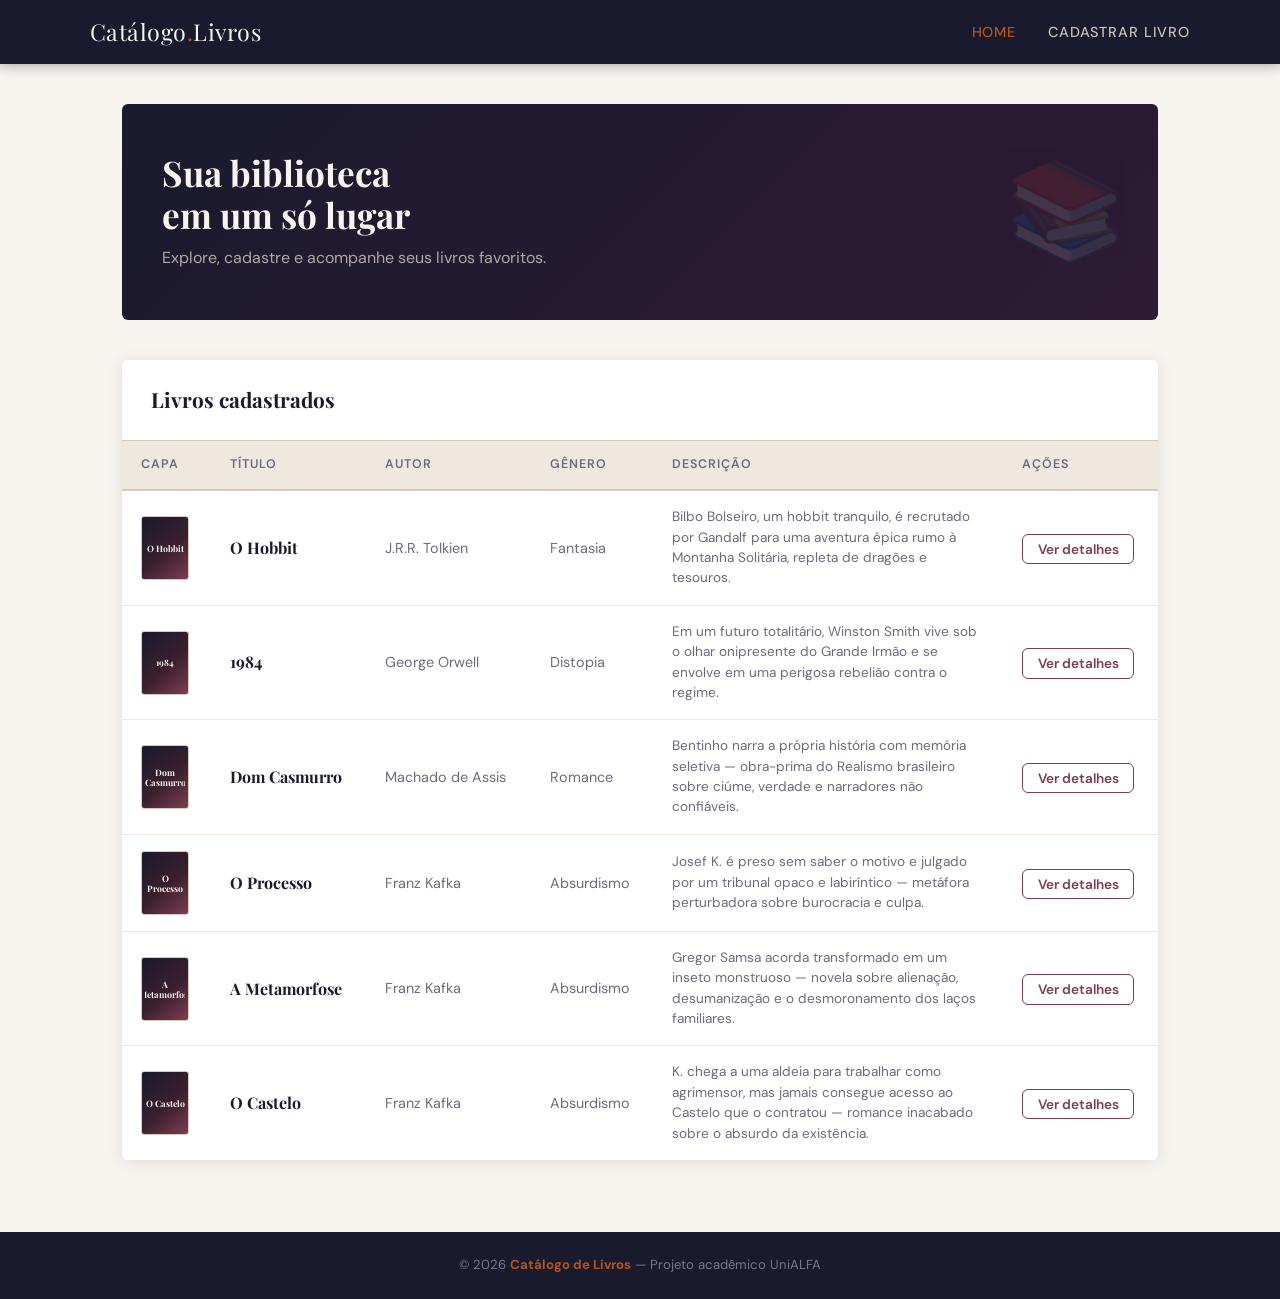
==== index.html @ 2154caf5 "Add files via upload" ====
<!DOCTYPE html>
<html lang="pt-BR">
<head>
  <meta charset="UTF-8">
  <meta name="viewport" content="width=device-width, initial-scale=1.0">
  <meta name="description" content="Catálogo de Livros — explore e gerencie sua coleção de livros favoritos.">
  <title>Catálogo de Livros — Home</title>
  <link rel="stylesheet" href="style.css">
</head>
<body>

  <header>
    <div class="header-inner">
      <span class="logo">Catálogo<span>.</span>Livros</span>
      <nav aria-label="Navegação principal">
        <ul>
          <li><a href="index.html" class="ativo">Home</a></li>
          <li><a href="cadastrar.html">Cadastrar livro</a></li>
        </ul>
      </nav>
    </div>
  </header>

  <main>

    <section class="secao-hero" aria-label="Bem-vindo ao catálogo">
      <h1>Sua biblioteca<br>em um só lugar</h1>
      <p>Explore, cadastre e acompanhe seus livros favoritos.</p>
    </section>

    <section class="secao-lista" aria-label="Lista de livros cadastrados">
      <h2>Livros cadastrados</h2>

      <table aria-label="Tabela de livros cadastrados">
        <thead>
          <tr>
            <th scope="col">Capa</th>
            <th scope="col">Título</th>
            <th scope="col">Autor</th>
            <th scope="col">Gênero</th>
            <th scope="col">Descrição</th>
            <th scope="col">Ações</th>
          </tr>
        </thead>
        <tbody>

          <tr>
            <td><img src="hobbit.png" alt="O Hobbit" class="capa-miniatura"></td>
            <td><span class="titulo-livro">O Hobbit</span></td>
            <td class="autor-livro">J.R.R. Tolkien</td>
            <td class="autor-livro">Fantasia</td>
            <td class="descricao-resumo">
              Bilbo Bolseiro, um hobbit tranquilo, é recrutado por Gandalf para uma aventura
              épica rumo à Montanha Solitária, repleta de dragões e tesouros.
            </td>
            <td><a href="detalhe-hobbit.html" class="link-detalhe" aria-label="Ver detalhes de O Hobbit">Ver detalhes</a></td>
          </tr>

          <tr>
            <td><img src="https://covers.openlibrary.org/b/isbn/9780451524935-L.jpg?default=false" alt="1984" class="capa-miniatura"></td>
            <td><span class="titulo-livro">1984</span></td>
            <td class="autor-livro">George Orwell</td>
            <td class="autor-livro">Distopia</td>
            <td class="descricao-resumo">
              Em um futuro totalitário, Winston Smith vive sob o olhar onipresente do Grande
              Irmão e se envolve em uma perigosa rebelião contra o regime.
            </td>
            <td><a href="detalhe-1984.html" class="link-detalhe" aria-label="Ver detalhes de 1984">Ver detalhes</a></td>
          </tr>

          <tr>
            <td><img src="https://covers.openlibrary.org/b/isbn/9788535914849-L.jpg?default=false" alt="Dom Casmurro" class="capa-miniatura"></td>
            <td><span class="titulo-livro">Dom Casmurro</span></td>
            <td class="autor-livro">Machado de Assis</td>
            <td class="autor-livro">Romance</td>
            <td class="descricao-resumo">
              Bentinho narra a própria história com memória seletiva — obra-prima do
              Realismo brasileiro sobre ciúme, verdade e narradores não confiáveis.
            </td>
            <td><a href="detalhe-dom-casmurro.html" class="link-detalhe" aria-label="Ver detalhes de Dom Casmurro">Ver detalhes</a></td>
          </tr>

          <tr>
            <td><img src="https://covers.openlibrary.org/b/isbn/9780805210408-L.jpg?default=false" alt="O Processo" class="capa-miniatura"></td>
            <td><span class="titulo-livro">O Processo</span></td>
            <td class="autor-livro">Franz Kafka</td>
            <td class="autor-livro">Absurdismo</td>
            <td class="descricao-resumo">
              Josef K. é preso sem saber o motivo e julgado por um tribunal opaco e labiríntico —
              metáfora perturbadora sobre burocracia e culpa.
            </td>
            <td><a href="detalhe-o-processo.html" class="link-detalhe" aria-label="Ver detalhes de O Processo">Ver detalhes</a></td>
          </tr>

          <tr>
            <td><img src="https://covers.openlibrary.org/b/isbn/9780553213690-L.jpg?default=false" alt="A Metamorfose" class="capa-miniatura"></td>
            <td><span class="titulo-livro">A Metamorfose</span></td>
            <td class="autor-livro">Franz Kafka</td>
            <td class="autor-livro">Absurdismo</td>
            <td class="descricao-resumo">
              Gregor Samsa acorda transformado em um inseto monstruoso — novela sobre
              alienação, desumanização e o desmoronamento dos laços familiares.
            </td>
            <td><a href="detalhe-metamorfose.html" class="link-detalhe" aria-label="Ver detalhes de A Metamorfose">Ver detalhes</a></td>
          </tr>

          <tr>
            <td><img src="https://covers.openlibrary.org/b/isbn/9780805211061-L.jpg?default=false" alt="O Castelo" class="capa-miniatura"></td>
            <td><span class="titulo-livro">O Castelo</span></td>
            <td class="autor-livro">Franz Kafka</td>
            <td class="autor-livro">Absurdismo</td>
            <td class="descricao-resumo">
              K. chega a uma aldeia para trabalhar como agrimensor, mas jamais consegue acesso
              ao Castelo que o contratou — romance inacabado sobre o absurdo da existência.
            </td>
            <td><a href="detalhe-o-castelo.html" class="link-detalhe" aria-label="Ver detalhes de O Castelo">Ver detalhes</a></td>
          </tr>

        </tbody>
      </table>
    </section>

  </main>

  <footer>
    <p>&copy; 2026 <strong>Catálogo de Livros</strong> — Projeto acadêmico UniALFA</p>
  </footer>

</body>
</html>
---- style.css ----
/* ===================================================
   CATÁLOGO DE LIVROS — style.css
   Tema: Editorial Literário
   =================================================== */

@import url('https://fonts.googleapis.com/css2?family=Playfair+Display:ital,wght@0,400;0,700;1,400&family=DM+Sans:wght@300;400;500;600&display=swap');

:root {
  --cor-fundo:       #f7f3ee;
  --cor-fundo-alt:   #eee8df;
  --cor-primaria:    #1a1a2e;
  --cor-secundaria:  #7c3d52;
  --cor-destaque:    #b5541e;
  --cor-texto:       #2c2c3a;
  --cor-texto-leve:  #6b6b80;
  --cor-borda:       #d4cbbe;
  --cor-branco:      #ffffff;
  --fonte-titulo:    'Playfair Display', Georgia, serif;
  --fonte-corpo:     'DM Sans', sans-serif;
  --raio:            6px;
  --sombra:          0 2px 16px rgba(26,26,46,.10);
  --sombra-hover:    0 6px 28px rgba(26,26,46,.16);
  --transicao:       0.25s ease;
}

*, *::before, *::after { box-sizing: border-box; margin: 0; padding: 0; }
html { scroll-behavior: smooth; }

body {
  font-family: var(--fonte-corpo);
  background-color: var(--cor-fundo);
  color: var(--cor-texto);
  font-size: 1rem;
  line-height: 1.7;
  min-height: 100vh;
  display: flex;
  flex-direction: column;
}

img { display: block; max-width: 100%; }

a {
  color: var(--cor-secundaria);
  text-decoration: none;
  transition: color var(--transicao);
}
a:hover { color: var(--cor-destaque); text-decoration: underline; }

/* ---------- HEADER / NAV ---------- */
header {
  background-color: var(--cor-primaria);
  padding: 0 2rem;
  position: sticky;
  top: 0;
  z-index: 100;
  box-shadow: 0 2px 12px rgba(0,0,0,.3);
}
header .header-inner {
  max-width: 1100px;
  margin: 0 auto;
  display: flex;
  align-items: center;
  justify-content: space-between;
  height: 64px;
}
header .logo {
  font-family: var(--fonte-titulo);
  font-size: 1.45rem;
  color: var(--cor-fundo);
  letter-spacing: 0.02em;
}
header .logo span { color: var(--cor-destaque); }

nav ul { list-style: none; display: flex; gap: 2rem; }
nav ul li a {
  color: #c8c0b4;
  font-size: 0.9rem;
  font-weight: 500;
  letter-spacing: 0.06em;
  text-transform: uppercase;
  transition: color var(--transicao);
  text-decoration: none;
}
nav ul li a:hover,
nav ul li a.ativo { color: var(--cor-destaque); }

/* ---------- MAIN ---------- */
main {
  flex: 1;
  max-width: 1100px;
  margin: 2.5rem auto;
  width: 100%;
  padding: 0 2rem;
}

/* ---------- HERO ---------- */
.secao-hero {
  background: linear-gradient(135deg, var(--cor-primaria) 0%, #2d1b34 100%);
  color: var(--cor-fundo);
  padding: 3rem 2.5rem;
  border-radius: var(--raio);
  margin-bottom: 2.5rem;
  position: relative;
  overflow: hidden;
}
.secao-hero::before {
  content: '📚';
  position: absolute;
  right: 2rem;
  top: 50%;
  transform: translateY(-50%);
  font-size: 6rem;
  opacity: 0.12;
}
.secao-hero h1 {
  font-family: var(--fonte-titulo);
  font-size: 2.2rem;
  line-height: 1.2;
  margin-bottom: 0.5rem;
}
.secao-hero p { color: #b0a8a0; font-size: 1rem; }

/* ---------- TABELA ---------- */
.secao-lista {
  background: var(--cor-branco);
  border-radius: var(--raio);
  box-shadow: var(--sombra);
  overflow: hidden;
  margin-bottom: 2rem;
}
.secao-lista h2 {
  font-family: var(--fonte-titulo);
  font-size: 1.3rem;
  padding: 1.4rem 1.8rem;
  border-bottom: 1px solid var(--cor-borda);
  color: var(--cor-primaria);
}

table { width: 100%; border-collapse: collapse; }
thead { background-color: var(--cor-fundo-alt); }
thead th {
  padding: 0.85rem 1.2rem;
  text-align: left;
  font-size: 0.78rem;
  font-weight: 600;
  letter-spacing: 0.08em;
  text-transform: uppercase;
  color: var(--cor-texto-leve);
  border-bottom: 2px solid var(--cor-borda);
}
tbody tr {
  border-bottom: 1px solid var(--cor-fundo-alt);
  transition: background-color var(--transicao);
}
tbody tr:last-child { border-bottom: none; }
tbody tr:hover { background-color: #faf7f3; }
tbody td { padding: 1rem 1.2rem; vertical-align: middle; }

/* Capa miniatura (na tabela) + fallback CSS-only via ::after.
   O ::after de <img> só renderiza quando a imagem falha em carregar. */
.capa-miniatura {
  width: 48px;
  height: 64px;
  object-fit: cover;
  border-radius: 3px;
  border: 1px solid var(--cor-borda);
  background-color: var(--cor-fundo-alt);
  position: relative;
  overflow: hidden;
  /* tipografia que aparece como fallback */
  font-family: var(--fonte-titulo);
  font-weight: 700;
  font-size: 0.55rem;
  color: transparent;
}
.capa-miniatura::after {
  content: attr(alt);
  position: absolute;
  inset: 0;
  display: flex;
  align-items: center;
  justify-content: center;
  text-align: center;
  padding: 4px 3px;
  line-height: 1.15;
  background: linear-gradient(140deg, #1a1a2e 0%, #3a1f2d 55%, #7c3d52 100%);
  color: #f7f3ee;
  font-family: var(--fonte-titulo);
  font-weight: 700;
  font-size: 0.55rem;
}

.titulo-livro {
  font-family: var(--fonte-titulo);
  font-weight: 700;
  color: var(--cor-primaria);
  font-size: 1rem;
}
.autor-livro { color: var(--cor-texto-leve); font-size: 0.9rem; }

.descricao-resumo {
  font-size: 0.85rem;
  color: var(--cor-texto-leve);
  line-height: 1.5;
  max-width: 340px;
}

.link-detalhe {
  font-size: 0.85rem;
  font-weight: 600;
  color: var(--cor-secundaria);
  text-decoration: none;
  padding: 0.35rem 0.9rem;
  border: 1.5px solid var(--cor-secundaria);
  border-radius: var(--raio);
  transition: background-color var(--transicao), color var(--transicao);
  white-space: nowrap;
}
.link-detalhe:hover {
  background-color: var(--cor-secundaria);
  color: var(--cor-branco);
  text-decoration: none;
}

/* ---------- FORMULÁRIO ---------- */
.secao-form {
  background: var(--cor-branco);
  border-radius: var(--raio);
  box-shadow: var(--sombra);
  padding: 2.5rem;
  max-width: 580px;
  margin: 0 auto;
}
.secao-form h1 {
  font-family: var(--fonte-titulo);
  font-size: 2rem;
  color: var(--cor-primaria);
  margin-bottom: 0.4rem;
}
.secao-form .subtitulo {
  color: var(--cor-texto-leve);
  font-size: 0.9rem;
  margin-bottom: 2rem;
  padding-bottom: 1.5rem;
  border-bottom: 1px solid var(--cor-borda);
}

.grupo-campo { margin-bottom: 1.5rem; }

label {
  display: block;
  font-size: 0.82rem;
  font-weight: 600;
  letter-spacing: 0.06em;
  text-transform: uppercase;
  color: var(--cor-texto-leve);
  margin-bottom: 0.5rem;
}

input[type="text"],
input[type="file"],
textarea {
  width: 100%;
  padding: 0.75rem 1rem;
  border: 1.5px solid var(--cor-borda);
  border-radius: var(--raio);
  font-family: var(--fonte-corpo);
  font-size: 0.95rem;
  color: var(--cor-texto);
  background-color: var(--cor-fundo);
  transition: border-color var(--transicao), box-shadow var(--transicao);
  outline: none;
}
input[type="text"]:focus,
textarea:focus {
  border-color: var(--cor-secundaria);
  box-shadow: 0 0 0 3px rgba(124,61,82,.12);
}
input[type="file"] { cursor: pointer; }
textarea { resize: vertical; min-height: 100px; }

.btn-principal {
  display: block;
  width: 100%;
  padding: 0.95rem;
  background-color: var(--cor-primaria);
  color: var(--cor-fundo);
  font-family: var(--fonte-corpo);
  font-size: 0.95rem;
  font-weight: 600;
  letter-spacing: 0.06em;
  text-transform: uppercase;
  border: none;
  border-radius: var(--raio);
  cursor: pointer;
  transition: background-color var(--transicao), transform var(--transicao), box-shadow var(--transicao);
  margin-top: 0.5rem;
}
.btn-principal:hover {
  background-color: var(--cor-secundaria);
  transform: translateY(-1px);
  box-shadow: var(--sombra-hover);
}
.btn-principal:active { transform: translateY(0); }

/* ---------- DETALHE ---------- */
.secao-detalhe {
  background: var(--cor-branco);
  border-radius: var(--raio);
  box-shadow: var(--sombra);
  overflow: hidden;
}
.detalhe-topo {
  background: linear-gradient(135deg, var(--cor-primaria), #3a1f2d);
  padding: 2rem 2.5rem;
  color: var(--cor-fundo);
}
.detalhe-topo .breadcrumb {
  font-size: 0.8rem;
  color: #8a8099;
  margin-bottom: 1.2rem;
}
.detalhe-topo .breadcrumb a { color: #8a8099; }
.detalhe-topo .breadcrumb a:hover { color: var(--cor-destaque); }

.detalhe-corpo {
  display: flex;
  gap: 2.5rem;
  padding: 2.5rem;
  align-items: flex-start;
}
.detalhe-capa { flex-shrink: 0; }

/* Capa grande no detalhe + mesmo truque CSS-only para fallback */
.detalhe-capa img {
  width: 160px;
  height: 220px;
  object-fit: cover;
  border-radius: var(--raio);
  box-shadow: 0 8px 24px rgba(0,0,0,.18);
  border: 3px solid var(--cor-branco);
  margin-top: -60px;
  position: relative;
  overflow: hidden;
  font-family: var(--fonte-titulo);
  font-weight: 700;
  font-size: 1.3rem;
  color: transparent;
  background-color: var(--cor-fundo-alt);
}
.detalhe-capa img::after {
  content: attr(alt);
  position: absolute;
  inset: 0;
  display: flex;
  align-items: center;
  justify-content: center;
  text-align: center;
  padding: 1.5rem 1rem;
  line-height: 1.15;
  background: linear-gradient(140deg, #1a1a2e 0%, #3a1f2d 55%, #7c3d52 100%);
  color: #f7f3ee;
  font-family: var(--fonte-titulo);
  font-weight: 700;
  font-size: 1.3rem;
}

.detalhe-info { flex: 1; }
.detalhe-info h1 {
  font-family: var(--fonte-titulo);
  font-size: 1.9rem;
  color: var(--cor-primaria);
  line-height: 1.2;
  margin-bottom: 0.3rem;
}
.detalhe-info .autor-tag {
  color: var(--cor-secundaria);
  font-weight: 600;
  font-size: 0.95rem;
  margin-bottom: 1.5rem;
}
.detalhe-info dl {
  display: grid;
  grid-template-columns: auto 1fr;
  gap: 0.6rem 1.2rem;
  margin-bottom: 1.5rem;
}
.detalhe-info dt {
  font-size: 0.78rem;
  font-weight: 600;
  letter-spacing: 0.06em;
  text-transform: uppercase;
  color: var(--cor-texto-leve);
  padding-top: 2px;
}
.detalhe-info dd { color: var(--cor-texto); }

.rotulo-temas {
  font-size: 0.78rem;
  font-weight: 600;
  letter-spacing: 0.06em;
  text-transform: uppercase;
  color: var(--cor-texto-leve);
  margin-bottom: 0.3rem;
}

.descricao-livro {
  background-color: var(--cor-fundo);
  border-left: 3px solid var(--cor-secundaria);
  padding: 1rem 1.2rem;
  border-radius: 0 var(--raio) var(--raio) 0;
  font-style: italic;
  color: var(--cor-texto-leve);
  font-size: 0.95rem;
  margin-bottom: 1.5rem;
  line-height: 1.75;
}

.btn-voltar {
  display: inline-flex;
  align-items: center;
  gap: 0.4rem;
  font-size: 0.85rem;
  font-weight: 600;
  color: var(--cor-secundaria);
  text-decoration: none;
  border: 1.5px solid var(--cor-secundaria);
  padding: 0.5rem 1.1rem;
  border-radius: var(--raio);
  transition: background-color var(--transicao), color var(--transicao);
}
.btn-voltar:hover {
  background-color: var(--cor-secundaria);
  color: var(--cor-branco);
  text-decoration: none;
}

.generos-lista {
  list-style: disc;
  padding-left: 1.4rem;
  margin: 0.5rem 0 1.2rem;
  color: var(--cor-texto);
}
.generos-lista li { margin-bottom: 0.2rem; font-size: 0.9rem; }

/* ---------- FOOTER ---------- */
footer {
  background-color: var(--cor-primaria);
  color: #7a7490;
  text-align: center;
  padding: 1.4rem 2rem;
  font-size: 0.82rem;
  margin-top: auto;
}
footer strong { color: var(--cor-destaque); }

/* ---------- RESPONSIVO ---------- */
@media (max-width: 800px) {
  header { padding: 0 1rem; }
  header .logo { font-size: 1.1rem; }
  nav ul { gap: 1rem; }
  nav ul li a { font-size: 0.78rem; }

  main { padding: 0 1rem; margin: 1.5rem auto; }

  .secao-hero { padding: 2rem 1.5rem; }
  .secao-hero h1 { font-size: 1.5rem; }
  .secao-hero::before { display: none; }

  /* esconde colunas de capa e descrição em telas pequenas */
  table thead th:first-child,
  table tbody td:first-child,
  table thead th:nth-child(5),
  table tbody td:nth-child(5) { display: none; }

  .secao-form { padding: 1.5rem; }

  .detalhe-corpo {
    flex-direction: column;
    padding: 1.5rem;
    gap: 1.5rem;
  }
  .detalhe-capa img {
    margin-top: -40px;
    width: 120px;
    height: 165px;
    font-size: 1rem;
  }
  .detalhe-capa img::after { font-size: 1rem; padding: 1rem; }
  .detalhe-info h1 { font-size: 1.4rem; }
}
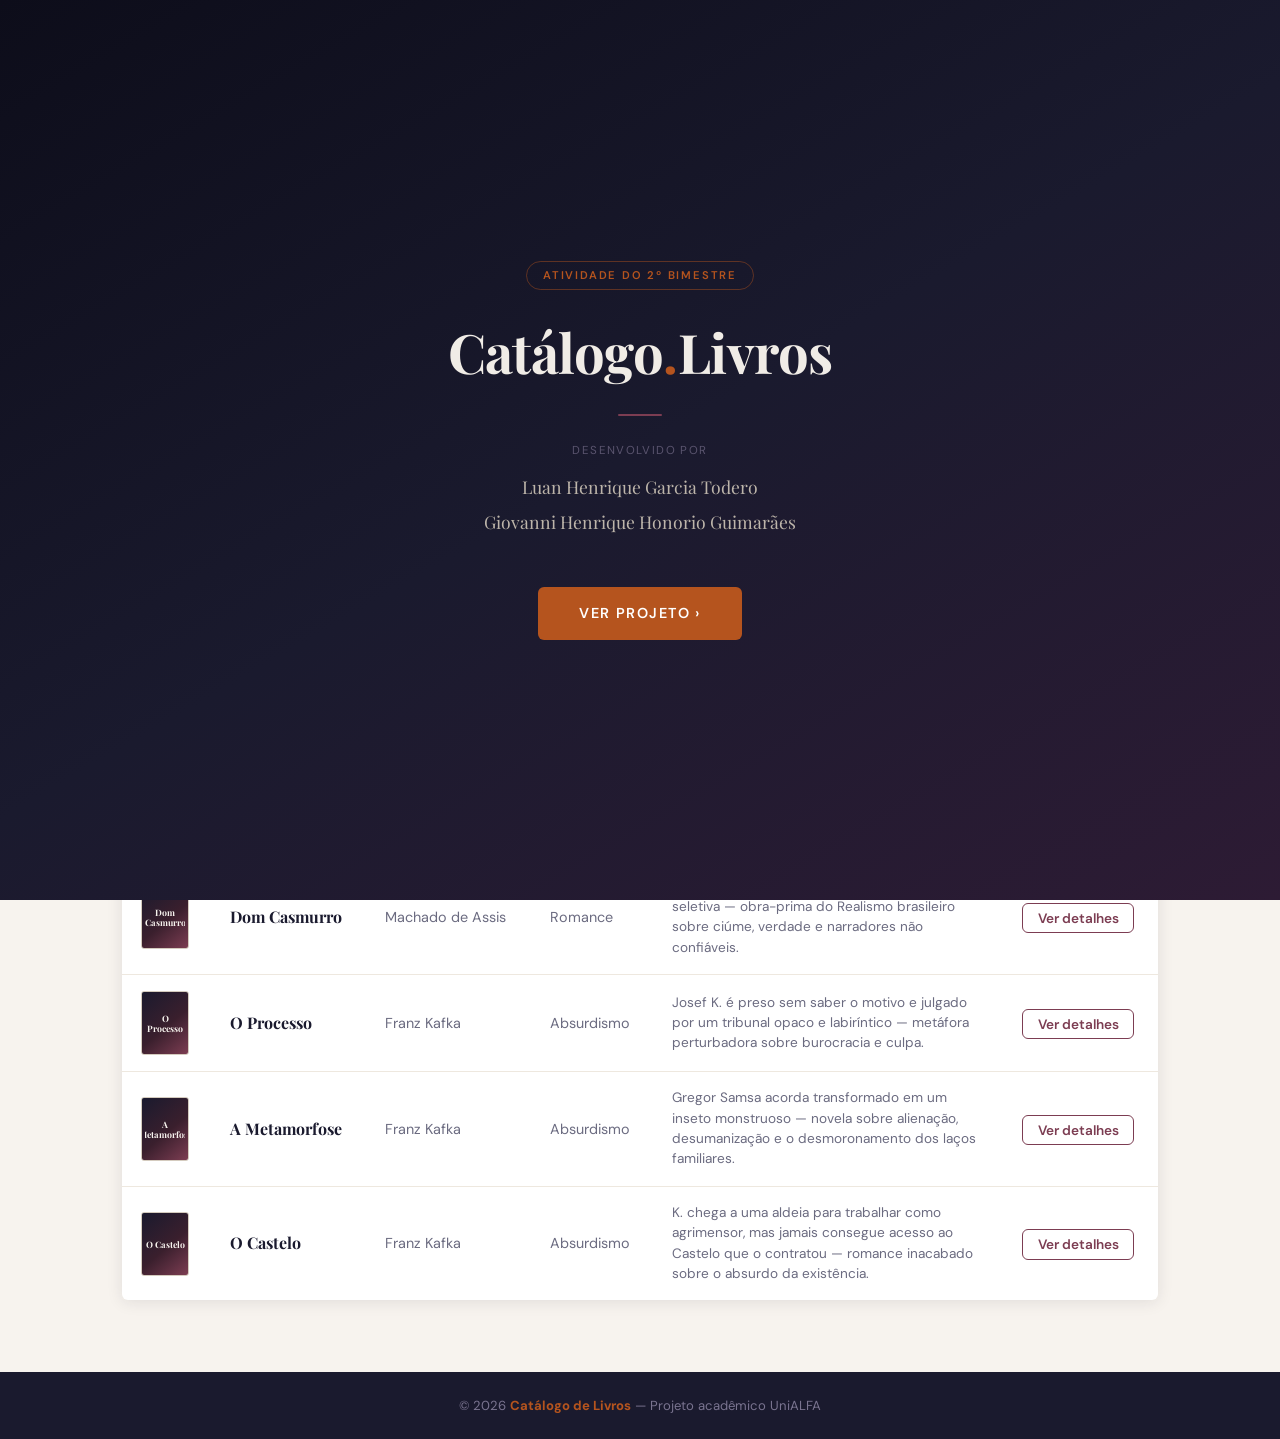
==== commit d7db72e3: "feat" ====
--- a/index.html
+++ b/index.html
@@ -4,10 +4,29 @@
   <meta charset="UTF-8">
   <meta name="viewport" content="width=device-width, initial-scale=1.0">
   <meta name="description" content="Catálogo de Livros — explore e gerencie sua coleção de livros favoritos.">
+  <link rel="shortcut icon" href="e-books.png" type="image/x-icon">
   <title>Catálogo de Livros — Home</title>
-  <link rel="stylesheet" href="style.css">
+  <link rel="stylesheet" href="css/style.css">
 </head>
 <body>
+
+  <a id="ver" aria-hidden="true" tabindex="-1"></a>
+
+  <div class="intro-overlay" role="dialog" aria-modal="true" aria-label="Apresentação do projeto">
+    <div class="intro-conteudo">
+      <span class="intro-badge">Atividade do 2º Bimestre</span>
+      <h1 class="intro-titulo">Catálogo<span>.</span>Livros</h1>
+      <div class="intro-divider" aria-hidden="true"></div>
+      <p class="intro-autores-label">Desenvolvido por</p>
+      <ul class="intro-nomes">
+        <li>Luan Henrique Garcia Todero</li>
+        <li>Giovanni Henrique Honorio Guimarães</li>
+      </ul>
+      <a href="#ver" class="btn-intro" aria-label="Acessar o catálogo de livros">
+        Ver projeto &rsaquo;
+      </a>
+    </div>
+  </div>
 
   <header>
     <div class="header-inner">
@@ -15,17 +34,33 @@
       <nav aria-label="Navegação principal">
         <ul>
           <li><a href="index.html" class="ativo">Home</a></li>
-          <li><a href="cadastrar.html">Cadastrar livro</a></li>
+          <li><a href="html/cadastrar.html">Cadastrar livro</a></li>
         </ul>
       </nav>
     </div>
   </header>
 
   <main>
+    <input type="radio" name="filtro" id="filtro-todos" class="filtro-radio" checked>
+    <input type="radio" name="filtro" id="filtro-absurdismo" class="filtro-radio">
+    <input type="radio" name="filtro" id="filtro-fantasia" class="filtro-radio">
+    <input type="radio" name="filtro" id="filtro-distopia" class="filtro-radio">
+    <input type="radio" name="filtro" id="filtro-romance" class="filtro-radio">
 
     <section class="secao-hero" aria-label="Bem-vindo ao catálogo">
       <h1>Sua biblioteca<br>em um só lugar</h1>
       <p>Explore, cadastre e acompanhe seus livros favoritos.</p>
+    </section>
+
+    <section class="secao-generos" aria-label="Gêneros disponíveis no acervo">
+      <h2>Gêneros do acervo</h2>
+      <ol class="lista-generos">
+        <li class="item-todos"><label for="filtro-todos"><span class="genero-nome">Todos</span> <span class="genero-contagem">6 títulos</span></label></li>
+        <li><label for="filtro-absurdismo"><span class="genero-nome">Absurdismo</span> <span class="genero-contagem">3 títulos</span></label></li>
+        <li><label for="filtro-fantasia"><span class="genero-nome">Fantasia</span> <span class="genero-contagem">1 título</span></label></li>
+        <li><label for="filtro-distopia"><span class="genero-nome">Distopia</span> <span class="genero-contagem">1 título</span></label></li>
+        <li><label for="filtro-romance"><span class="genero-nome">Romance</span> <span class="genero-contagem">1 título</span></label></li>
+      </ol>
     </section>
 
     <section class="secao-lista" aria-label="Lista de livros cadastrados">
@@ -44,76 +79,76 @@
         </thead>
         <tbody>
 
-          <tr>
-            <td><img src="hobbit.png" alt="O Hobbit" class="capa-miniatura"></td>
-            <td><span class="titulo-livro">O Hobbit</span></td>
-            <td class="autor-livro">J.R.R. Tolkien</td>
-            <td class="autor-livro">Fantasia</td>
-            <td class="descricao-resumo">
+          <tr class="genero-fantasia">
+            <td data-label="Capa"><img src="https://m.media-amazon.com/images/I/91M9xPIf10L.jpg" alt="O Hobbit" class="capa-miniatura"></td>
+            <td data-label="Título"><span class="titulo-livro">O Hobbit</span></td>
+            <td data-label="Autor" class="autor-livro">J.R.R. Tolkien</td>
+            <td data-label="Gênero" class="autor-livro">Fantasia</td>
+            <td data-label="Descrição" class="descricao-resumo">
               Bilbo Bolseiro, um hobbit tranquilo, é recrutado por Gandalf para uma aventura
               épica rumo à Montanha Solitária, repleta de dragões e tesouros.
             </td>
-            <td><a href="detalhe-hobbit.html" class="link-detalhe" aria-label="Ver detalhes de O Hobbit">Ver detalhes</a></td>
+            <td data-label="Detalhes"><a href="html/detalhe-hobbit.html" class="link-detalhe" aria-label="Ver detalhes de O Hobbit">Ver detalhes</a></td>
           </tr>
 
-          <tr>
-            <td><img src="https://covers.openlibrary.org/b/isbn/9780451524935-L.jpg?default=false" alt="1984" class="capa-miniatura"></td>
-            <td><span class="titulo-livro">1984</span></td>
-            <td class="autor-livro">George Orwell</td>
-            <td class="autor-livro">Distopia</td>
-            <td class="descricao-resumo">
+          <tr class="genero-distopia">
+            <td data-label="Capa"><img src="https://covers.openlibrary.org/b/isbn/9780451524935-L.jpg?default=false" alt="1984" class="capa-miniatura"></td>
+            <td data-label="Título"><span class="titulo-livro">1984</span></td>
+            <td data-label="Autor" class="autor-livro">George Orwell</td>
+            <td data-label="Gênero" class="autor-livro">Distopia</td>
+            <td data-label="Descrição" class="descricao-resumo">
               Em um futuro totalitário, Winston Smith vive sob o olhar onipresente do Grande
               Irmão e se envolve em uma perigosa rebelião contra o regime.
             </td>
-            <td><a href="detalhe-1984.html" class="link-detalhe" aria-label="Ver detalhes de 1984">Ver detalhes</a></td>
+            <td data-label="Detalhes"><a href="html/detalhe-1984.html" class="link-detalhe" aria-label="Ver detalhes de 1984">Ver detalhes</a></td>
           </tr>
 
-          <tr>
-            <td><img src="https://covers.openlibrary.org/b/isbn/9788535914849-L.jpg?default=false" alt="Dom Casmurro" class="capa-miniatura"></td>
-            <td><span class="titulo-livro">Dom Casmurro</span></td>
-            <td class="autor-livro">Machado de Assis</td>
-            <td class="autor-livro">Romance</td>
-            <td class="descricao-resumo">
+          <tr class="genero-romance">
+            <td data-label="Capa"><img src="https://covers.openlibrary.org/b/isbn/9788535914849-L.jpg?default=false" alt="Dom Casmurro" class="capa-miniatura"></td>
+            <td data-label="Título"><span class="titulo-livro">Dom Casmurro</span></td>
+            <td data-label="Autor" class="autor-livro">Machado de Assis</td>
+            <td data-label="Gênero" class="autor-livro">Romance</td>
+            <td data-label="Descrição" class="descricao-resumo">
               Bentinho narra a própria história com memória seletiva — obra-prima do
               Realismo brasileiro sobre ciúme, verdade e narradores não confiáveis.
             </td>
-            <td><a href="detalhe-dom-casmurro.html" class="link-detalhe" aria-label="Ver detalhes de Dom Casmurro">Ver detalhes</a></td>
+            <td data-label="Detalhes"><a href="html/detalhe-dom-casmurro.html" class="link-detalhe" aria-label="Ver detalhes de Dom Casmurro">Ver detalhes</a></td>
           </tr>
 
-          <tr>
-            <td><img src="https://covers.openlibrary.org/b/isbn/9780805210408-L.jpg?default=false" alt="O Processo" class="capa-miniatura"></td>
-            <td><span class="titulo-livro">O Processo</span></td>
-            <td class="autor-livro">Franz Kafka</td>
-            <td class="autor-livro">Absurdismo</td>
-            <td class="descricao-resumo">
+          <tr class="genero-absurdismo">
+            <td data-label="Capa"><img src="https://covers.openlibrary.org/b/isbn/9780805210408-L.jpg?default=false" alt="O Processo" class="capa-miniatura"></td>
+            <td data-label="Título"><span class="titulo-livro">O Processo</span></td>
+            <td data-label="Autor" class="autor-livro">Franz Kafka</td>
+            <td data-label="Gênero" class="autor-livro">Absurdismo</td>
+            <td data-label="Descrição" class="descricao-resumo">
               Josef K. é preso sem saber o motivo e julgado por um tribunal opaco e labiríntico —
               metáfora perturbadora sobre burocracia e culpa.
             </td>
-            <td><a href="detalhe-o-processo.html" class="link-detalhe" aria-label="Ver detalhes de O Processo">Ver detalhes</a></td>
+            <td data-label="Detalhes"><a href="html/detalhe-o-processo.html" class="link-detalhe" aria-label="Ver detalhes de O Processo">Ver detalhes</a></td>
           </tr>
 
-          <tr>
-            <td><img src="https://covers.openlibrary.org/b/isbn/9780553213690-L.jpg?default=false" alt="A Metamorfose" class="capa-miniatura"></td>
-            <td><span class="titulo-livro">A Metamorfose</span></td>
-            <td class="autor-livro">Franz Kafka</td>
-            <td class="autor-livro">Absurdismo</td>
-            <td class="descricao-resumo">
+          <tr class="genero-absurdismo">
+            <td data-label="Capa"><img src="https://covers.openlibrary.org/b/isbn/9780553213690-L.jpg?default=false" alt="A Metamorfose" class="capa-miniatura"></td>
+            <td data-label="Título"><span class="titulo-livro">A Metamorfose</span></td>
+            <td data-label="Autor" class="autor-livro">Franz Kafka</td>
+            <td data-label="Gênero" class="autor-livro">Absurdismo</td>
+            <td data-label="Descrição" class="descricao-resumo">
               Gregor Samsa acorda transformado em um inseto monstruoso — novela sobre
               alienação, desumanização e o desmoronamento dos laços familiares.
             </td>
-            <td><a href="detalhe-metamorfose.html" class="link-detalhe" aria-label="Ver detalhes de A Metamorfose">Ver detalhes</a></td>
+            <td data-label="Detalhes"><a href="html/detalhe-metamorfose.html" class="link-detalhe" aria-label="Ver detalhes de A Metamorfose">Ver detalhes</a></td>
           </tr>
 
-          <tr>
-            <td><img src="https://covers.openlibrary.org/b/isbn/9780805211061-L.jpg?default=false" alt="O Castelo" class="capa-miniatura"></td>
-            <td><span class="titulo-livro">O Castelo</span></td>
-            <td class="autor-livro">Franz Kafka</td>
-            <td class="autor-livro">Absurdismo</td>
-            <td class="descricao-resumo">
+          <tr class="genero-absurdismo">
+            <td data-label="Capa"><img src="https://covers.openlibrary.org/b/isbn/9780805211061-L.jpg?default=false" alt="O Castelo" class="capa-miniatura"></td>
+            <td data-label="Título"><span class="titulo-livro">O Castelo</span></td>
+            <td data-label="Autor" class="autor-livro">Franz Kafka</td>
+            <td data-label="Gênero" class="autor-livro">Absurdismo</td>
+            <td data-label="Descrição" class="descricao-resumo">
               K. chega a uma aldeia para trabalhar como agrimensor, mas jamais consegue acesso
               ao Castelo que o contratou — romance inacabado sobre o absurdo da existência.
             </td>
-            <td><a href="detalhe-o-castelo.html" class="link-detalhe" aria-label="Ver detalhes de O Castelo">Ver detalhes</a></td>
+            <td data-label="Detalhes"><a href="html/detalhe-o-castelo.html" class="link-detalhe" aria-label="Ver detalhes de O Castelo">Ver detalhes</a></td>
           </tr>
 
         </tbody>
--- a/css/style.css
+++ b/css/style.css
@@ -0,0 +1,748 @@
+
+
+@import url('https://fonts.googleapis.com/css2?family=Playfair+Display:ital,wght@0,400;0,700;1,400&family=DM+Sans:wght@300;400;500;600&display=swap');
+
+:root {
+  --cor-fundo:       #f7f3ee;
+  --cor-fundo-alt:   #eee8df;
+  --cor-primaria:    #1a1a2e;
+  --cor-secundaria:  #7c3d52;
+  --cor-destaque:    #b5541e;
+  --cor-texto:       #2c2c3a;
+  --cor-texto-leve:  #6b6b80;
+  --cor-borda:       #d4cbbe;
+  --cor-branco:      #ffffff;
+  --fonte-titulo:    'Playfair Display', Georgia, serif;
+  --fonte-corpo:     'DM Sans', sans-serif;
+  --raio:            6px;
+  --sombra:          0 2px 16px rgba(26,26,46,.10);
+  --sombra-hover:    0 6px 28px rgba(26,26,46,.16);
+  --transicao:       0.25s ease;
+}
+
+*, *::before, *::after { box-sizing: border-box; margin: 0; padding: 0; }
+html { scroll-behavior: smooth; }
+
+body {
+  font-family: var(--fonte-corpo);
+  background-color: var(--cor-fundo);
+  color: var(--cor-texto);
+  font-size: 1rem;
+  line-height: 1.7;
+  min-height: 100vh;
+  display: flex;
+  flex-direction: column;
+}
+
+img { display: block; max-width: 100%; }
+
+a {
+  color: var(--cor-secundaria);
+  text-decoration: none;
+  transition: color var(--transicao);
+}
+a:hover { color: var(--cor-destaque); text-decoration: underline; }
+
+/* ---------- INTRO ---------- */
+#ver {
+  position: fixed;
+  top: 0; left: 0;
+  width: 0; height: 0;
+  overflow: hidden;
+  pointer-events: none;
+}
+
+.intro-overlay {
+  position: fixed;
+  inset: 0;
+  z-index: 9999;
+  background: linear-gradient(150deg, #0d0d1a 0%, #1a1a2e 50%, #2d1b34 100%);
+  display: flex;
+  align-items: center;
+  justify-content: center;
+  padding: 2rem;
+}
+
+.intro-conteudo {
+  text-align: center;
+  max-width: 540px;
+  animation: intro-entrar 1s ease-out forwards;
+}
+
+@keyframes intro-entrar {
+  from { opacity: 0; transform: translateY(32px); }
+  to   { opacity: 1; transform: translateY(0); }
+}
+
+.intro-badge {
+  display: inline-block;
+  font-size: 0.7rem;
+  font-weight: 600;
+  letter-spacing: 0.16em;
+  text-transform: uppercase;
+  color: var(--cor-destaque);
+  border: 1px solid rgba(181,84,30,.45);
+  border-radius: 999px;
+  padding: 0.25rem 1rem;
+  margin-bottom: 2rem;
+}
+
+.intro-titulo {
+  font-family: var(--fonte-titulo);
+  font-size: 3.4rem;
+  line-height: 1.1;
+  color: #f0ece6;
+  margin-bottom: 2rem;
+  letter-spacing: -0.01em;
+}
+.intro-titulo span { color: var(--cor-destaque); }
+
+.intro-divider {
+  width: 44px;
+  height: 2px;
+  background: var(--cor-secundaria);
+  margin: 0 auto 1.6rem;
+  border-radius: 1px;
+}
+
+.intro-autores-label {
+  font-size: 0.72rem;
+  text-transform: uppercase;
+  letter-spacing: 0.12em;
+  color: #5a546e;
+  margin-bottom: 0.6rem;
+}
+
+.intro-nomes {
+  list-style: none;
+  margin-bottom: 3rem;
+  padding: 0;
+}
+.intro-nomes li {
+  font-family: var(--fonte-titulo);
+  font-size: 1.1rem;
+  color: #bdb5aa;
+  line-height: 1.95;
+}
+
+.btn-intro {
+  display: inline-flex;
+  align-items: center;
+  gap: 0.5rem;
+  padding: 0.9rem 2.6rem;
+  background-color: var(--cor-destaque);
+  color: #fff;
+  font-family: var(--fonte-corpo);
+  font-size: 0.9rem;
+  font-weight: 600;
+  letter-spacing: 0.1em;
+  text-transform: uppercase;
+  text-decoration: none;
+  border-radius: var(--raio);
+  transition: background-color var(--transicao), transform var(--transicao), box-shadow var(--transicao);
+}
+.btn-intro:hover {
+  background-color: #c8621f;
+  transform: translateY(-2px);
+  box-shadow: 0 8px 28px rgba(181,84,30,.45);
+  text-decoration: none;
+  color: #fff;
+}
+
+/* Saída: cortina sobe revelando o site */
+#ver:target ~ .intro-overlay {
+  animation: intro-sair 0.8s cubic-bezier(.4,0,.2,1) forwards;
+  pointer-events: none;
+}
+
+@keyframes intro-sair {
+  0%   { transform: translateY(0);       opacity: 1; }
+  100% { transform: translateY(-100vh);  opacity: 0; }
+}
+
+/* ---------- HEADER / NAV ---------- */
+header {
+  background-color: var(--cor-primaria);
+  padding: 0 2rem;
+  position: sticky;
+  top: 0;
+  z-index: 100;
+  box-shadow: 0 2px 12px rgba(0,0,0,.3);
+}
+header .header-inner {
+  max-width: 1100px;
+  margin: 0 auto;
+  display: flex;
+  align-items: center;
+  justify-content: space-between;
+  height: 64px;
+}
+header .logo {
+  font-family: var(--fonte-titulo);
+  font-size: 1.45rem;
+  color: var(--cor-fundo);
+  letter-spacing: 0.02em;
+}
+header .logo span { color: var(--cor-destaque); }
+
+nav ul { list-style: none; display: flex; gap: 2rem; }
+nav ul li a {
+  color: #c8c0b4;
+  font-size: 0.9rem;
+  font-weight: 500;
+  letter-spacing: 0.06em;
+  text-transform: uppercase;
+  transition: color var(--transicao);
+  text-decoration: none;
+}
+nav ul li a:hover,
+nav ul li a.ativo { color: var(--cor-destaque); }
+
+/* ---------- MAIN ---------- */
+main {
+  flex: 1;
+  max-width: 1100px;
+  margin: 2.5rem auto;
+  width: 100%;
+  padding: 0 2rem;
+}
+
+/* ---------- HERO ---------- */
+.secao-hero {
+  background: linear-gradient(135deg, var(--cor-primaria) 0%, #2d1b34 100%);
+  color: var(--cor-fundo);
+  padding: 3.5rem 3rem;
+  border-radius: var(--raio);
+  margin-bottom: 2.5rem;
+  position: relative;
+  overflow: hidden;
+}
+.secao-hero::before {
+  content: '📚';
+  position: absolute;
+  right: 2rem;
+  top: 50%;
+  transform: translateY(-50%);
+  font-size: 6rem;
+  opacity: 0.12;
+}
+.secao-hero h1 {
+  font-family: var(--fonte-titulo);
+  font-size: 2.6rem;
+  line-height: 1.2;
+  margin-bottom: 0.5rem;
+}
+.secao-hero p { color: #b0a8a0; font-size: 1rem; }
+
+/* ---------- TABELA ---------- */
+.secao-lista {
+  background: var(--cor-branco);
+  border-radius: var(--raio);
+  box-shadow: var(--sombra);
+  overflow: hidden;
+  margin-bottom: 2rem;
+}
+.secao-lista h2 {
+  font-family: var(--fonte-titulo);
+  font-size: 1.3rem;
+  padding: 1.4rem 1.8rem;
+  border-bottom: 1px solid var(--cor-borda);
+  color: var(--cor-primaria);
+}
+
+table { width: 100%; border-collapse: collapse; }
+thead { background-color: var(--cor-fundo-alt); }
+thead th {
+  padding: 0.85rem 1.2rem;
+  text-align: left;
+  font-size: 0.78rem;
+  font-weight: 600;
+  letter-spacing: 0.08em;
+  text-transform: uppercase;
+  color: var(--cor-texto-leve);
+  border-bottom: 2px solid var(--cor-borda);
+}
+tbody tr {
+  border-bottom: 1px solid var(--cor-fundo-alt);
+  transition: background-color var(--transicao);
+}
+tbody tr:last-child { border-bottom: none; }
+tbody tr:hover { background-color: #faf7f3; }
+tbody td { padding: 1rem 1.2rem; vertical-align: middle; }
+
+/* Capa miniatura (na tabela) + fallback CSS-only via ::after.
+   O ::after de <img> só renderiza quando a imagem falha em carregar. */
+.capa-miniatura {
+  width: 48px;
+  height: 64px;
+  object-fit: cover;
+  border-radius: 3px;
+  border: 1px solid var(--cor-borda);
+  background-color: var(--cor-fundo-alt);
+  position: relative;
+  overflow: hidden;
+  /* tipografia que aparece como fallback */
+  font-family: var(--fonte-titulo);
+  font-weight: 700;
+  font-size: 0.55rem;
+  color: transparent;
+}
+.capa-miniatura::after {
+  content: attr(alt);
+  position: absolute;
+  inset: 0;
+  display: flex;
+  align-items: center;
+  justify-content: center;
+  text-align: center;
+  padding: 4px 3px;
+  line-height: 1.15;
+  background: linear-gradient(140deg, #1a1a2e 0%, #3a1f2d 55%, #7c3d52 100%);
+  color: #f7f3ee;
+  font-family: var(--fonte-titulo);
+  font-weight: 700;
+  font-size: 0.55rem;
+}
+
+.titulo-livro {
+  font-family: var(--fonte-titulo);
+  font-weight: 700;
+  color: var(--cor-primaria);
+  font-size: 1rem;
+}
+.autor-livro { color: var(--cor-texto-leve); font-size: 0.9rem; }
+
+.descricao-resumo {
+  font-size: 0.85rem;
+  color: var(--cor-texto-leve);
+  line-height: 1.5;
+  max-width: 340px;
+}
+
+.link-detalhe {
+  font-size: 0.85rem;
+  font-weight: 600;
+  color: var(--cor-secundaria);
+  text-decoration: none;
+  padding: 0.35rem 0.9rem;
+  border: 1.5px solid var(--cor-secundaria);
+  border-radius: var(--raio);
+  transition: background-color var(--transicao), color var(--transicao);
+  white-space: nowrap;
+}
+.link-detalhe:hover {
+  background-color: var(--cor-secundaria);
+  color: var(--cor-branco);
+  text-decoration: none;
+}
+
+/* ---------- GÊNEROS DO ACERVO + FILTRO CSS-ONLY ---------- */
+.filtro-radio {
+  position: absolute;
+  opacity: 0;
+  pointer-events: none;
+  width: 0;
+  height: 0;
+}
+
+.secao-generos { margin-bottom: 2rem; }
+.secao-generos h2 {
+  font-family: var(--fonte-titulo);
+  font-size: 0.82rem;
+  font-weight: 600;
+  letter-spacing: 0.08em;
+  text-transform: uppercase;
+  color: var(--cor-texto-leve);
+  margin-bottom: 0.75rem;
+}
+.lista-generos {
+  list-style: none;
+  counter-reset: genero-counter;
+  display: flex;
+  flex-wrap: wrap;
+  gap: 0.5rem;
+  padding: 0;
+  margin: 0;
+}
+.lista-generos li { counter-increment: genero-counter; }
+.lista-generos .item-todos { counter-increment: none; }
+
+.lista-generos label {
+  display: inline-flex;
+  align-items: center;
+  gap: 0.55rem;
+  background: var(--cor-branco);
+  border: 1px solid var(--cor-borda);
+  border-radius: 999px;
+  padding: 0.3rem 0.85rem 0.3rem 0.35rem;
+  font-size: 0.85rem;
+  cursor: pointer;
+  user-select: none;
+  transition: background-color var(--transicao), border-color var(--transicao), box-shadow var(--transicao);
+}
+.lista-generos label:hover {
+  border-color: var(--cor-secundaria);
+  box-shadow: 0 2px 8px rgba(124,61,82,.1);
+}
+.lista-generos li:not(.item-todos) label::before {
+  content: counter(genero-counter);
+  background: var(--cor-secundaria);
+  color: var(--cor-branco);
+  min-width: 22px;
+  height: 22px;
+  border-radius: 50%;
+  display: inline-flex;
+  align-items: center;
+  justify-content: center;
+  font-size: 0.7rem;
+  font-weight: 700;
+  flex-shrink: 0;
+}
+.lista-generos .item-todos label { padding: 0.3rem 0.85rem; font-weight: 600; }
+
+.genero-nome { color: var(--cor-texto); font-weight: 500; }
+.genero-contagem { color: var(--cor-texto-leve); font-size: 0.78rem; margin-left: 0.1rem; }
+
+/* Badge ativo conforme radio checked */
+#filtro-todos:checked ~ .secao-generos label[for="filtro-todos"],
+#filtro-absurdismo:checked ~ .secao-generos label[for="filtro-absurdismo"],
+#filtro-fantasia:checked ~ .secao-generos label[for="filtro-fantasia"],
+#filtro-distopia:checked ~ .secao-generos label[for="filtro-distopia"],
+#filtro-romance:checked ~ .secao-generos label[for="filtro-romance"] {
+  background-color: var(--cor-secundaria);
+  border-color: var(--cor-secundaria);
+  box-shadow: 0 2px 8px rgba(124,61,82,.25);
+}
+#filtro-todos:checked ~ .secao-generos label[for="filtro-todos"] .genero-nome,
+#filtro-todos:checked ~ .secao-generos label[for="filtro-todos"] .genero-contagem,
+#filtro-absurdismo:checked ~ .secao-generos label[for="filtro-absurdismo"] .genero-nome,
+#filtro-absurdismo:checked ~ .secao-generos label[for="filtro-absurdismo"] .genero-contagem,
+#filtro-fantasia:checked ~ .secao-generos label[for="filtro-fantasia"] .genero-nome,
+#filtro-fantasia:checked ~ .secao-generos label[for="filtro-fantasia"] .genero-contagem,
+#filtro-distopia:checked ~ .secao-generos label[for="filtro-distopia"] .genero-nome,
+#filtro-distopia:checked ~ .secao-generos label[for="filtro-distopia"] .genero-contagem,
+#filtro-romance:checked ~ .secao-generos label[for="filtro-romance"] .genero-nome,
+#filtro-romance:checked ~ .secao-generos label[for="filtro-romance"] .genero-contagem { color: var(--cor-branco); }
+
+#filtro-absurdismo:checked ~ .secao-generos label[for="filtro-absurdismo"]::before,
+#filtro-fantasia:checked ~ .secao-generos label[for="filtro-fantasia"]::before,
+#filtro-distopia:checked ~ .secao-generos label[for="filtro-distopia"]::before,
+#filtro-romance:checked ~ .secao-generos label[for="filtro-romance"]::before { background: rgba(255,255,255,.25); }
+
+/* Filtro de linhas: esconde as que não pertencem ao gênero selecionado */
+#filtro-absurdismo:checked ~ .secao-lista .genero-fantasia,
+#filtro-absurdismo:checked ~ .secao-lista .genero-distopia,
+#filtro-absurdismo:checked ~ .secao-lista .genero-romance { display: none; }
+
+#filtro-fantasia:checked ~ .secao-lista .genero-absurdismo,
+#filtro-fantasia:checked ~ .secao-lista .genero-distopia,
+#filtro-fantasia:checked ~ .secao-lista .genero-romance { display: none; }
+
+#filtro-distopia:checked ~ .secao-lista .genero-absurdismo,
+#filtro-distopia:checked ~ .secao-lista .genero-fantasia,
+#filtro-distopia:checked ~ .secao-lista .genero-romance { display: none; }
+
+#filtro-romance:checked ~ .secao-lista .genero-absurdismo,
+#filtro-romance:checked ~ .secao-lista .genero-fantasia,
+#filtro-romance:checked ~ .secao-lista .genero-distopia { display: none; }
+
+/* ---------- FORMULÁRIO ---------- */
+.secao-form {
+  background: var(--cor-branco);
+  border-radius: var(--raio);
+  box-shadow: var(--sombra);
+  padding: 2.5rem;
+  max-width: 580px;
+  margin: 0 auto;
+}
+.secao-form h1 {
+  font-family: var(--fonte-titulo);
+  font-size: 2rem;
+  color: var(--cor-primaria);
+  margin-bottom: 0.4rem;
+}
+.secao-form .subtitulo {
+  color: var(--cor-texto-leve);
+  font-size: 0.9rem;
+  margin-bottom: 2rem;
+  padding-bottom: 1.5rem;
+  border-bottom: 1px solid var(--cor-borda);
+}
+
+.grupo-campo { margin-bottom: 1.5rem; }
+
+label {
+  display: block;
+  font-size: 0.82rem;
+  font-weight: 600;
+  letter-spacing: 0.06em;
+  text-transform: uppercase;
+  color: var(--cor-texto-leve);
+  margin-bottom: 0.5rem;
+}
+
+input[type="text"],
+input[type="file"],
+textarea {
+  width: 100%;
+  padding: 0.75rem 1rem;
+  border: 1.5px solid var(--cor-borda);
+  border-radius: var(--raio);
+  font-family: var(--fonte-corpo);
+  font-size: 0.95rem;
+  color: var(--cor-texto);
+  background-color: var(--cor-fundo);
+  transition: border-color var(--transicao), box-shadow var(--transicao);
+  outline: none;
+}
+input[type="text"]:focus,
+textarea:focus {
+  border-color: var(--cor-secundaria);
+  box-shadow: 0 0 0 3px rgba(124,61,82,.12);
+}
+input[type="file"] { cursor: pointer; }
+textarea { resize: vertical; min-height: 100px; }
+
+.btn-principal {
+  display: block;
+  width: 100%;
+  padding: 0.95rem;
+  background-color: var(--cor-primaria);
+  color: var(--cor-fundo);
+  font-family: var(--fonte-corpo);
+  font-size: 0.95rem;
+  font-weight: 600;
+  letter-spacing: 0.06em;
+  text-transform: uppercase;
+  border: none;
+  border-radius: var(--raio);
+  cursor: pointer;
+  transition: background-color var(--transicao), transform var(--transicao), box-shadow var(--transicao);
+  margin-top: 0.5rem;
+}
+.btn-principal:hover {
+  background-color: var(--cor-secundaria);
+  transform: translateY(-1px);
+  box-shadow: var(--sombra-hover);
+}
+.btn-principal:active { transform: translateY(0); }
+
+/* ---------- DETALHE ---------- */
+.secao-detalhe {
+  background: var(--cor-branco);
+  border-radius: var(--raio);
+  box-shadow: var(--sombra);
+  overflow: hidden;
+}
+.detalhe-topo {
+  background: linear-gradient(135deg, var(--cor-primaria), #3a1f2d);
+  padding: 2rem 2.5rem;
+  color: var(--cor-fundo);
+}
+.detalhe-topo .breadcrumb {
+  font-size: 0.8rem;
+  color: #8a8099;
+  margin-bottom: 1.2rem;
+}
+.detalhe-topo .breadcrumb a { color: #8a8099; }
+.detalhe-topo .breadcrumb a:hover { color: var(--cor-destaque); }
+
+.detalhe-corpo {
+  display: flex;
+  gap: 2.5rem;
+  padding: 2.5rem;
+  align-items: flex-start;
+}
+.detalhe-capa { flex-shrink: 0; }
+
+/* Capa grande no detalhe + mesmo truque CSS-only para fallback */
+.detalhe-capa img {
+  width: 160px;
+  height: 220px;
+  object-fit: cover;
+  border-radius: var(--raio);
+  box-shadow: 0 8px 24px rgba(0,0,0,.18);
+  border: 3px solid var(--cor-branco);
+  margin-top: -60px;
+  position: relative;
+  overflow: hidden;
+  font-family: var(--fonte-titulo);
+  font-weight: 700;
+  font-size: 1.3rem;
+  color: transparent;
+  background-color: var(--cor-fundo-alt);
+}
+.detalhe-capa img::after {
+  content: attr(alt);
+  position: absolute;
+  inset: 0;
+  display: flex;
+  align-items: center;
+  justify-content: center;
+  text-align: center;
+  padding: 1.5rem 1rem;
+  line-height: 1.15;
+  background: linear-gradient(140deg, #1a1a2e 0%, #3a1f2d 55%, #7c3d52 100%);
+  color: #f7f3ee;
+  font-family: var(--fonte-titulo);
+  font-weight: 700;
+  font-size: 1.3rem;
+}
+
+.detalhe-info { flex: 1; }
+.detalhe-info h1 {
+  font-family: var(--fonte-titulo);
+  font-size: 1.9rem;
+  color: var(--cor-primaria);
+  line-height: 1.2;
+  margin-bottom: 0.3rem;
+}
+.detalhe-info .autor-tag {
+  color: var(--cor-secundaria);
+  font-weight: 600;
+  font-size: 0.95rem;
+  margin-bottom: 1.5rem;
+}
+.detalhe-info dl {
+  display: grid;
+  grid-template-columns: auto 1fr;
+  gap: 0.6rem 1.2rem;
+  margin-bottom: 1.5rem;
+}
+.detalhe-info dt {
+  font-size: 0.78rem;
+  font-weight: 600;
+  letter-spacing: 0.06em;
+  text-transform: uppercase;
+  color: var(--cor-texto-leve);
+  padding-top: 2px;
+}
+.detalhe-info dd { color: var(--cor-texto); }
+
+.rotulo-temas {
+  font-size: 0.78rem;
+  font-weight: 600;
+  letter-spacing: 0.06em;
+  text-transform: uppercase;
+  color: var(--cor-texto-leve);
+  margin-bottom: 0.3rem;
+}
+
+.descricao-livro {
+  background-color: var(--cor-fundo);
+  border-left: 3px solid var(--cor-secundaria);
+  padding: 1rem 1.2rem;
+  border-radius: 0 var(--raio) var(--raio) 0;
+  font-style: italic;
+  color: var(--cor-texto-leve);
+  font-size: 0.95rem;
+  margin-bottom: 1.5rem;
+  line-height: 1.75;
+}
+
+.btn-voltar {
+  display: inline-flex;
+  align-items: center;
+  gap: 0.4rem;
+  font-size: 0.85rem;
+  font-weight: 600;
+  color: var(--cor-secundaria);
+  text-decoration: none;
+  border: 1.5px solid var(--cor-secundaria);
+  padding: 0.5rem 1.1rem;
+  border-radius: var(--raio);
+  transition: background-color var(--transicao), color var(--transicao);
+}
+.btn-voltar:hover {
+  background-color: var(--cor-secundaria);
+  color: var(--cor-branco);
+  text-decoration: none;
+}
+
+.generos-lista {
+  list-style: disc;
+  padding-left: 1.4rem;
+  margin: 0.5rem 0 1.2rem;
+  color: var(--cor-texto);
+}
+.generos-lista li { margin-bottom: 0.2rem; font-size: 0.9rem; }
+
+/* ---------- FOOTER ---------- */
+footer {
+  background-color: var(--cor-primaria);
+  color: #7a7490;
+  text-align: center;
+  padding: 1.4rem 2rem;
+  font-size: 0.82rem;
+  margin-top: auto;
+}
+footer strong { color: var(--cor-destaque); }
+
+/* ---------- RESPONSIVO ---------- */
+@media (max-width: 900px) {
+  header { padding: 0 1rem; }
+  header .logo { font-size: 1.15rem; }
+  nav ul { gap: 1rem; }
+  nav ul li a { font-size: 0.8rem; }
+  main { padding: 0 1rem; margin: 1.5rem auto; }
+  .secao-hero { padding: 2.5rem 1.75rem; }
+  .secao-hero h1 { font-size: 2rem; }
+  .secao-hero::before { font-size: 5rem; }
+  .secao-form { padding: 2rem; }
+  .detalhe-corpo { padding: 2rem; gap: 2rem; }
+}
+
+@media (max-width: 640px) {
+  .secao-hero { padding: 2rem 1.25rem; }
+  .secao-hero h1 { font-size: 1.5rem; }
+  .secao-hero::before { display: none; }
+
+  /* ----- Tabela → cartões ----- */
+  .secao-lista table,
+  .secao-lista thead,
+  .secao-lista tbody,
+  .secao-lista tr,
+  .secao-lista td { display: block; }
+
+  .secao-lista thead {
+    position: absolute;
+    width: 1px; height: 1px;
+    overflow: hidden;
+    clip: rect(0,0,0,0);
+    white-space: nowrap;
+  }
+
+  .secao-lista tbody tr {
+    display: grid;
+    grid-template-columns: 56px 1fr;
+    grid-template-rows: auto auto auto auto;
+    column-gap: 0.9rem;
+    padding: 1rem 1.2rem;
+    border-bottom: 1px solid var(--cor-borda);
+  }
+  .secao-lista tbody tr:last-child { border-bottom: none; }
+  .secao-lista tbody tr:hover { background-color: #faf7f3; }
+
+  .secao-lista tbody td { padding: 0; border: none; }
+
+  .secao-lista tbody td:nth-child(1) { grid-column: 1; grid-row: 1 / 4; align-self: start; padding-top: 3px; }
+  .secao-lista tbody td:nth-child(2) { grid-column: 2; grid-row: 1; align-self: end; }
+  .secao-lista tbody td:nth-child(3) { grid-column: 2; grid-row: 2; padding-top: 0.15rem; }
+  .secao-lista tbody td:nth-child(4) { grid-column: 2; grid-row: 3; font-size: 0.78rem; padding-top: 0.1rem; }
+  .secao-lista tbody td:nth-child(5) { display: none; }
+  .secao-lista tbody td:nth-child(6) { grid-column: 1 / -1; grid-row: 4; padding-top: 0.75rem; }
+
+  .secao-form { padding: 1.5rem; }
+
+  .detalhe-corpo { flex-direction: column; padding: 1.5rem; gap: 1.5rem; }
+  .detalhe-capa img { margin-top: -40px; width: 120px; height: 165px; font-size: 1rem; }
+  .detalhe-capa img::after { font-size: 1rem; padding: 1rem; }
+  .detalhe-info h1 { font-size: 1.4rem; }
+}
+
+@media (max-width: 420px) {
+  header .header-inner { flex-wrap: wrap; height: auto; padding: 0.6rem 0; gap: 0.4rem; }
+  nav ul { gap: 0.6rem; }
+  .secao-hero h1 { font-size: 1.3rem; }
+  .detalhe-info dl { grid-template-columns: 1fr; }
+}
